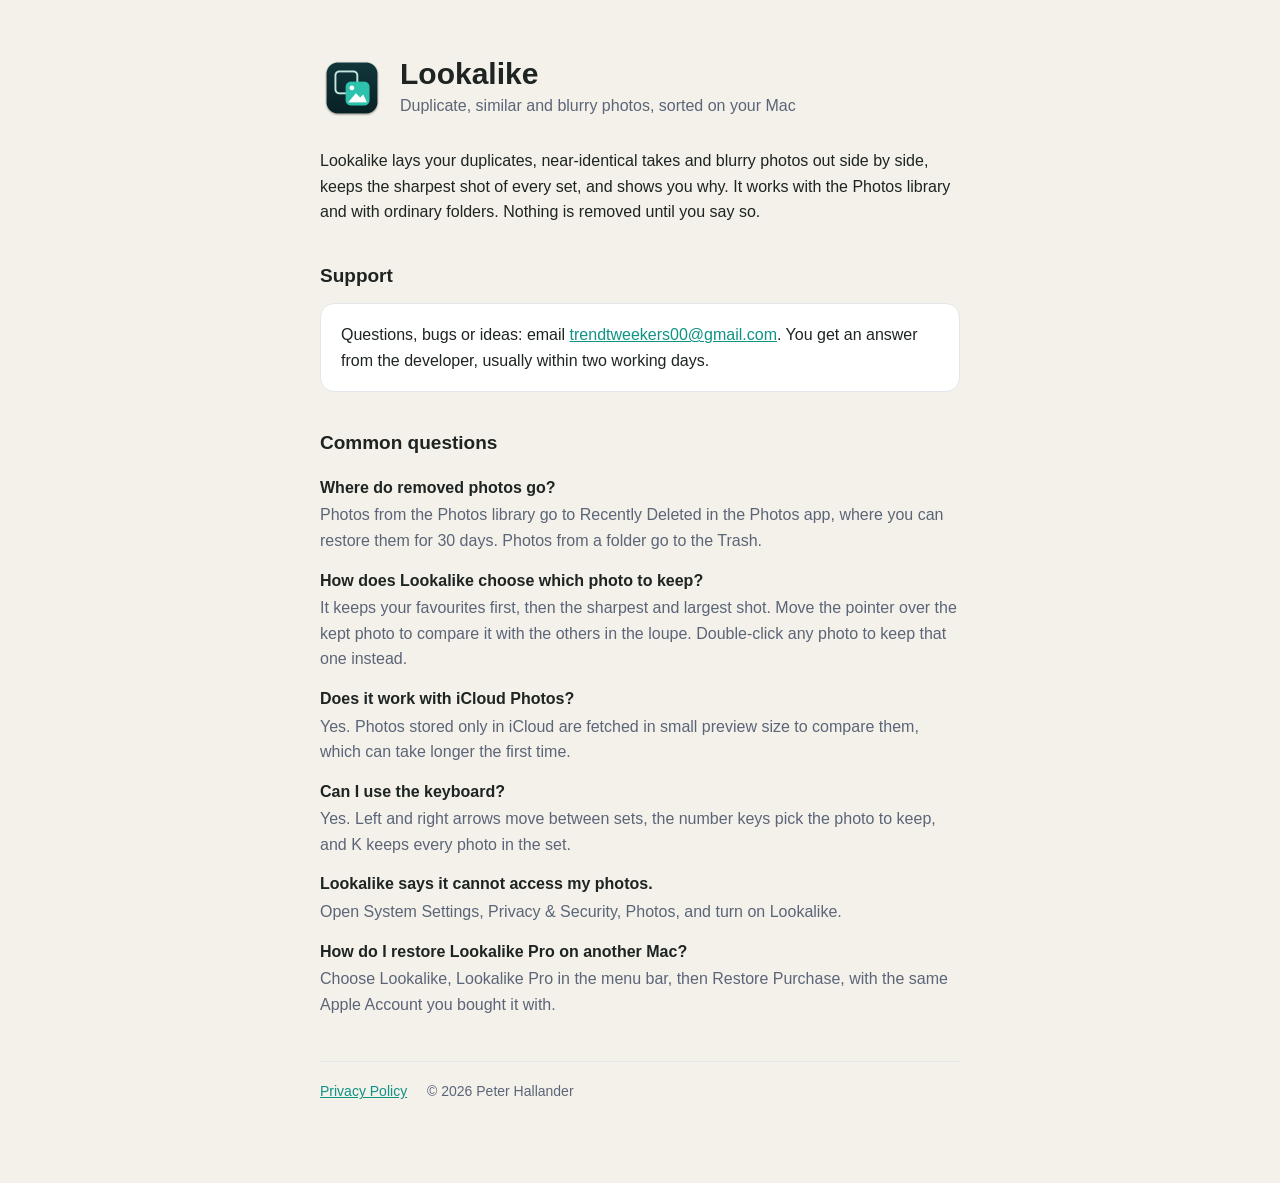
==== index.html @ 7f700916 "Lookalike support and privacy pages" ====
<!doctype html>
<html lang="en">
<head>
<meta charset="utf-8">
<meta name="viewport" content="width=device-width,initial-scale=1">
<title>Lookalike: Duplicate Photos for Mac</title>
<meta name="description" content="Lookalike finds duplicate, near-identical and blurry photos on your Mac and keeps the best shot of every set. Support and contact.">
<link rel="icon" href="icon.png">
<link rel="stylesheet" href="style.css">
</head>
<body>
<main>
<header>
  <img src="icon.png" alt="">
  <div>
    <h1>Lookalike</h1>
    <p class="sub">Duplicate, similar and blurry photos, sorted on your Mac</p>
  </div>
</header>

<p>Lookalike lays your duplicates, near-identical takes and blurry photos out side by side, keeps the sharpest shot of every set, and shows you why. It works with the Photos library and with ordinary folders. Nothing is removed until you say so.</p>

<h2>Support</h2>
<div class="card">
  <p style="margin:0">Questions, bugs or ideas: email <a href="mailto:trendtweekers00@gmail.com?subject=Lookalike">trendtweekers00@gmail.com</a>. You get an answer from the developer, usually within two working days.</p>
</div>

<h2>Common questions</h2>
<dl>
  <dt>Where do removed photos go?</dt>
  <dd>Photos from the Photos library go to Recently Deleted in the Photos app, where you can restore them for 30 days. Photos from a folder go to the Trash.</dd>
  <dt>How does Lookalike choose which photo to keep?</dt>
  <dd>It keeps your favourites first, then the sharpest and largest shot. Move the pointer over the kept photo to compare it with the others in the loupe. Double-click any photo to keep that one instead.</dd>
  <dt>Does it work with iCloud Photos?</dt>
  <dd>Yes. Photos stored only in iCloud are fetched in small preview size to compare them, which can take longer the first time.</dd>
  <dt>Can I use the keyboard?</dt>
  <dd>Yes. Left and right arrows move between sets, the number keys pick the photo to keep, and K keeps every photo in the set.</dd>
  <dt>Lookalike says it cannot access my photos.</dt>
  <dd>Open System Settings, Privacy &amp; Security, Photos, and turn on Lookalike.</dd>
  <dt>How do I restore Lookalike Pro on another Mac?</dt>
  <dd>Choose Lookalike, Lookalike Pro in the menu bar, then Restore Purchase, with the same Apple Account you bought it with.</dd>
</dl>

<nav><a href="privacy.html">Privacy Policy</a> <span>© 2026 Peter Hallander</span></nav>
</main>
</body>
</html>
---- style.css ----
:root{--ink:#1d2422;--muted:#5b6578;--bg:#f4f1ea;--card:#fff;--line:#e3e6ec;--accent:#0e9384}
@media (prefers-color-scheme:dark){:root{--ink:#eef1f6;--muted:#a3abb9;--bg:#1a1917;--card:#24221f;--line:#263044;--accent:#2cc2ae}}
*{box-sizing:border-box}
body{margin:0;background:var(--bg);color:var(--ink);font:16px/1.6 -apple-system,BlinkMacSystemFont,"SF Pro Text","Segoe UI",sans-serif}
main{max-width:680px;margin:0 auto;padding:56px 20px 80px}
header{display:flex;align-items:center;gap:16px;margin-bottom:28px}
header img{width:64px;height:64px}
h1{font-size:30px;line-height:1.15;margin:0}
.sub{color:var(--muted);margin:2px 0 0}
h2{font-size:19px;margin:36px 0 8px}
p,li{color:var(--ink)}
.muted{color:var(--muted)}
.card{background:var(--card);border:1px solid var(--line);border-radius:14px;padding:18px 20px;margin:12px 0}
a{color:var(--accent)}
nav{margin-top:44px;padding-top:18px;border-top:1px solid var(--line);font-size:14px;color:var(--muted)}
nav a{margin-right:16px}
dt{font-weight:600;margin-top:14px}
dd{margin:2px 0 0;color:var(--muted)}
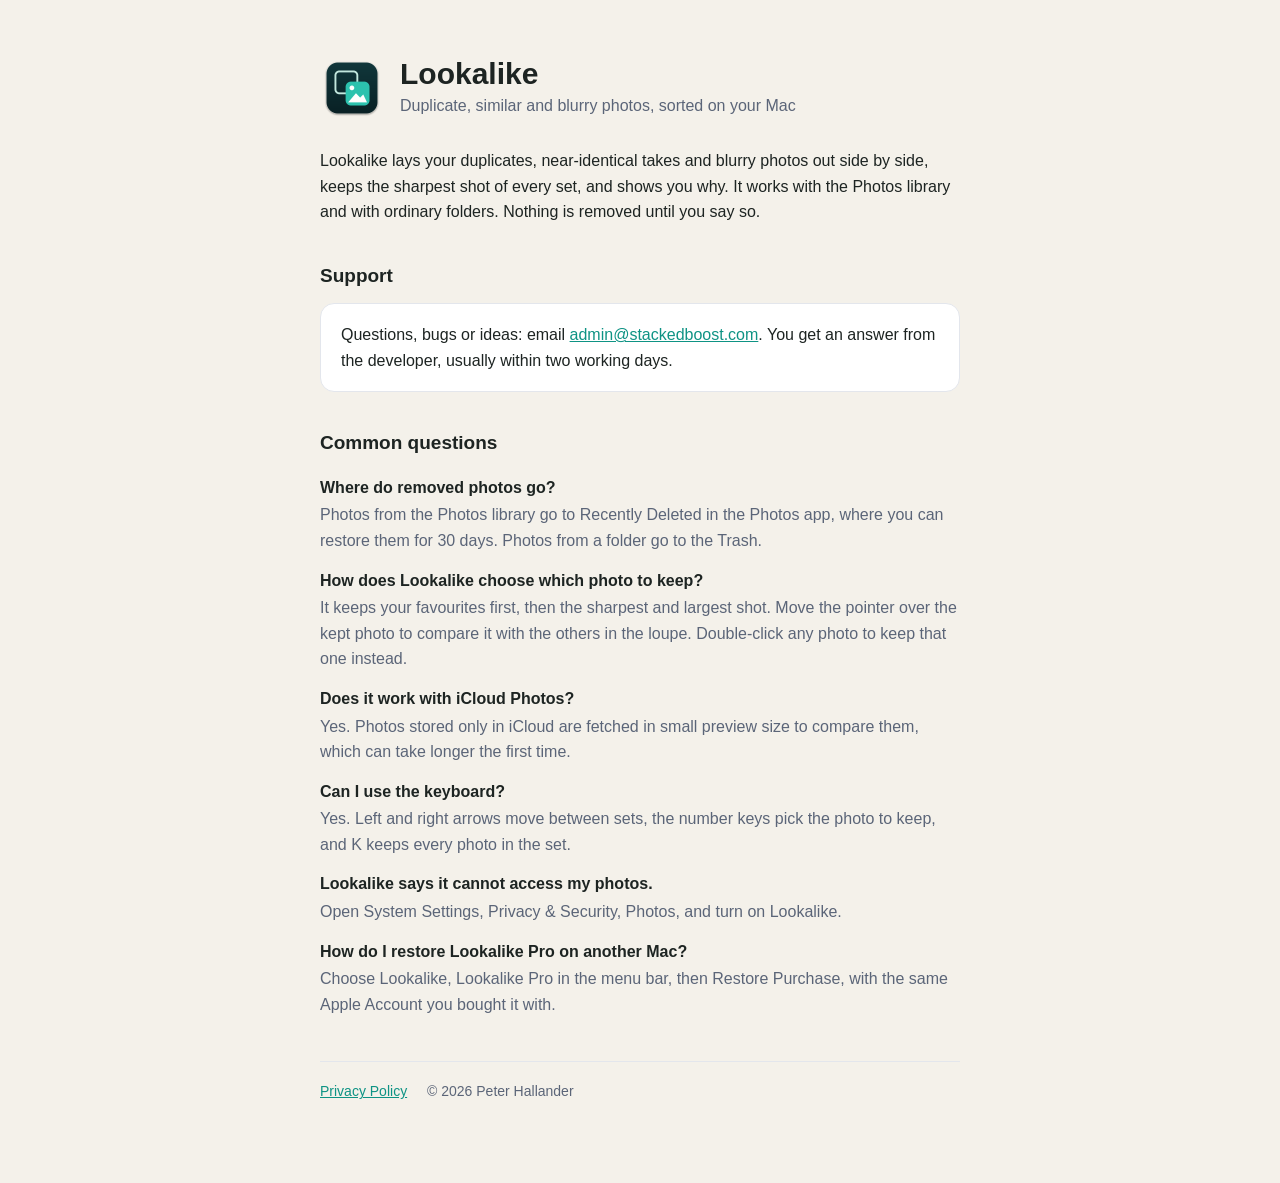
==== commit db637785: "Support email: admin@stackedboost.com" ====
--- a/index.html
+++ b/index.html
@@ -22,7 +22,7 @@
 
 <h2>Support</h2>
 <div class="card">
-  <p style="margin:0">Questions, bugs or ideas: email <a href="mailto:trendtweekers00@gmail.com?subject=Lookalike">trendtweekers00@gmail.com</a>. You get an answer from the developer, usually within two working days.</p>
+  <p style="margin:0">Questions, bugs or ideas: email <a href="mailto:admin@stackedboost.com?subject=Lookalike">admin@stackedboost.com</a>. You get an answer from the developer, usually within two working days.</p>
 </div>
 
 <h2>Common questions</h2>
